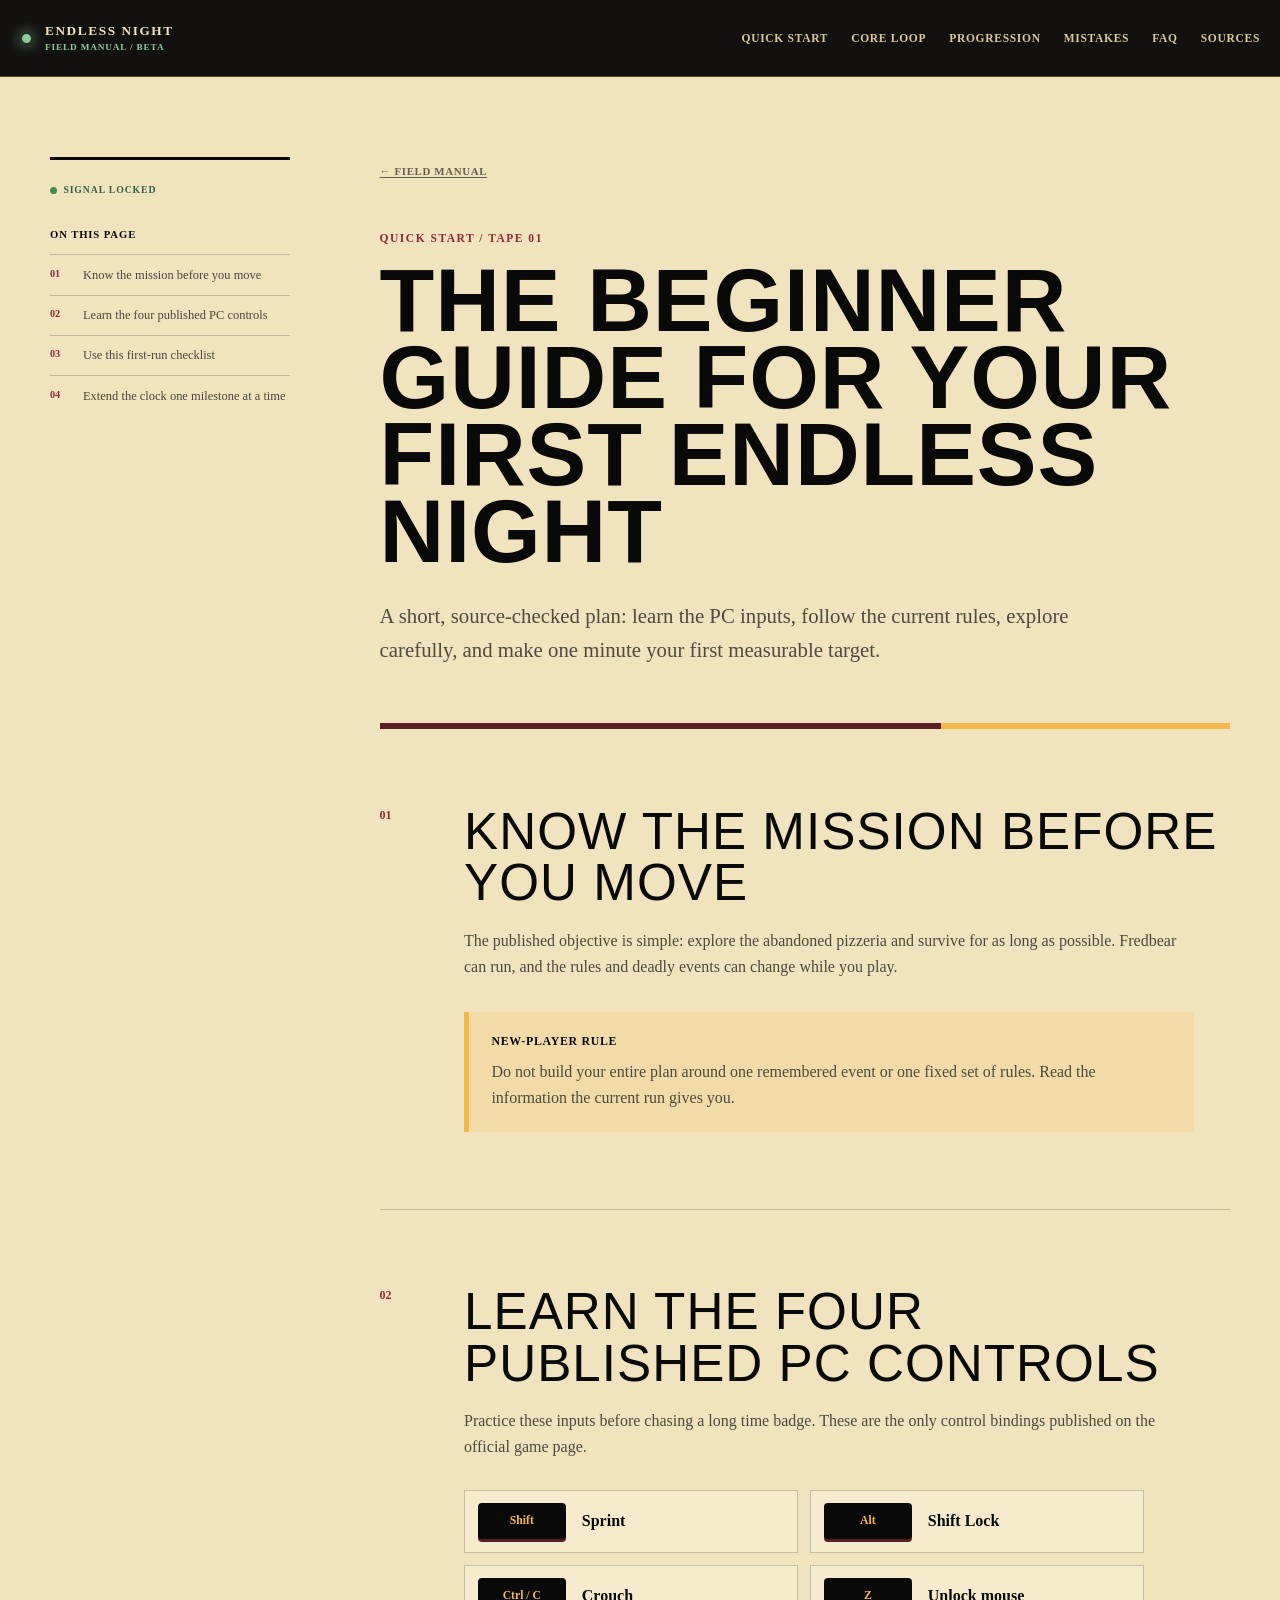
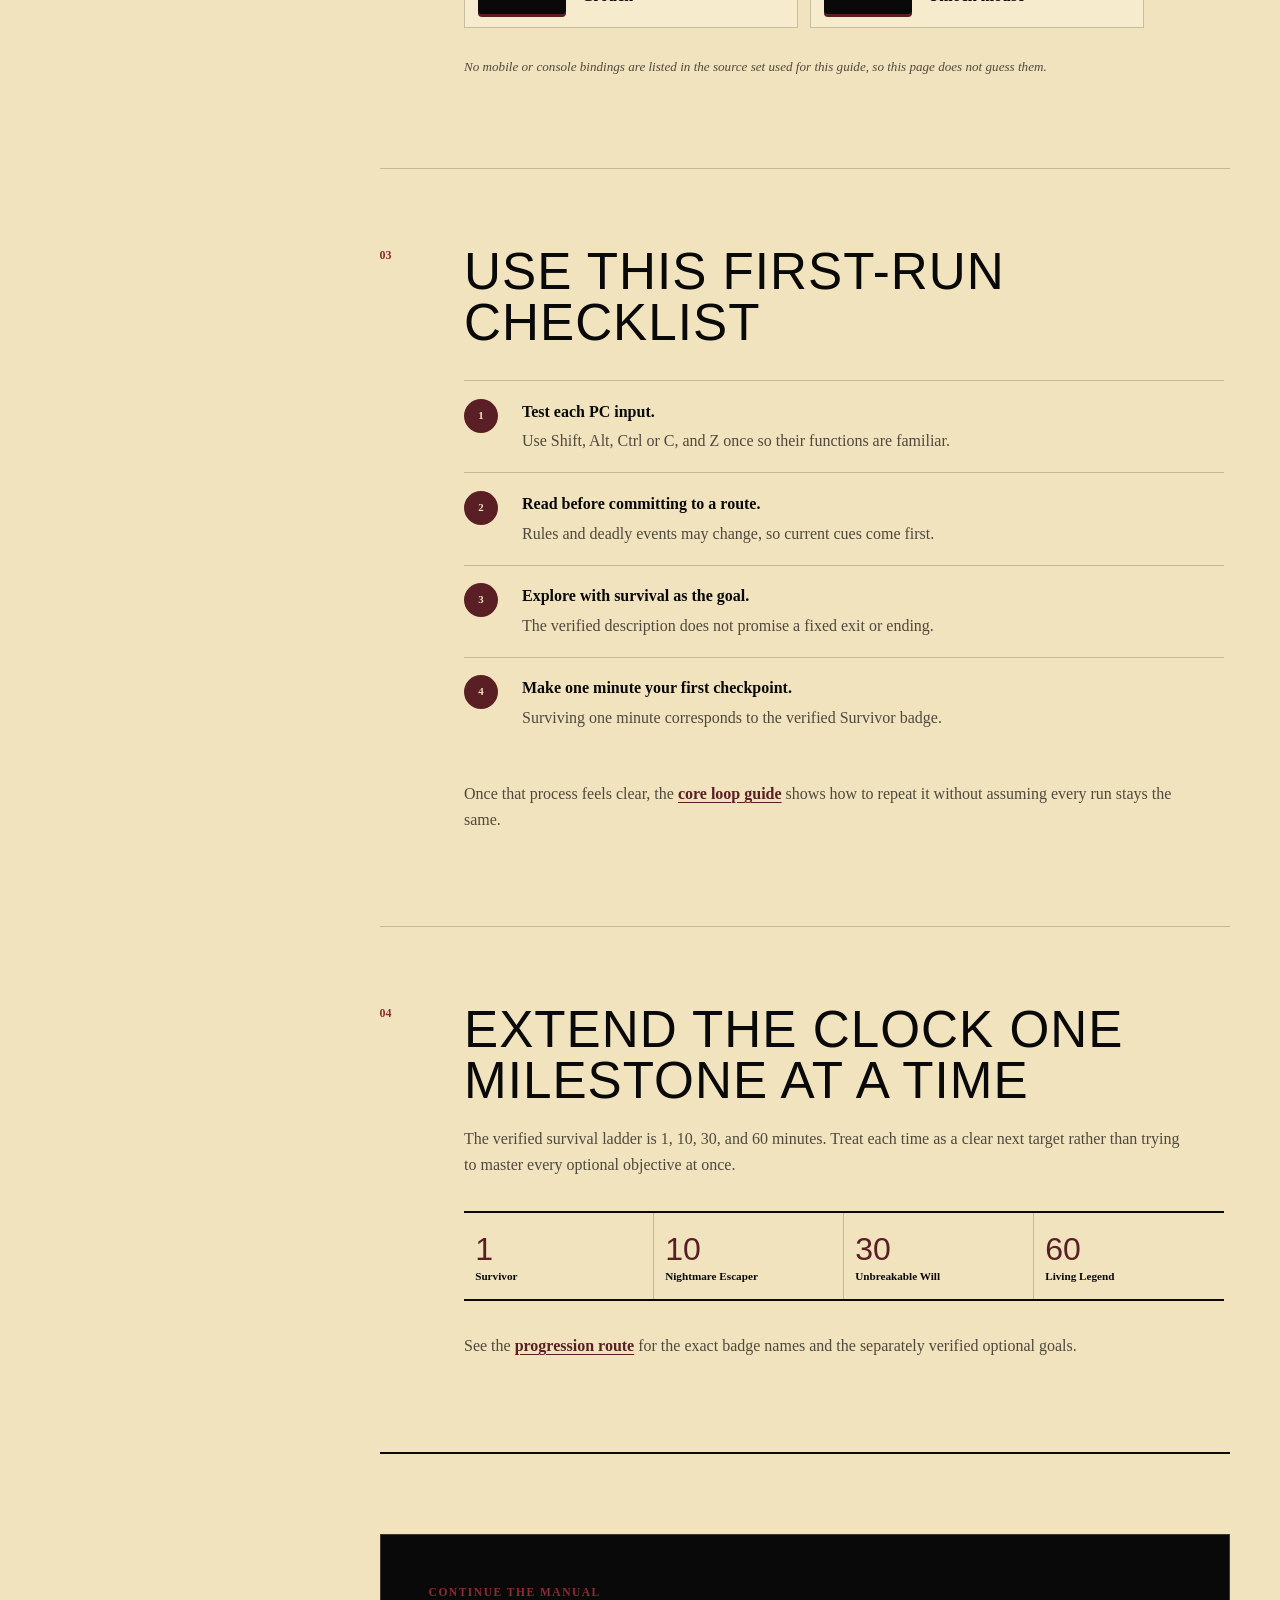
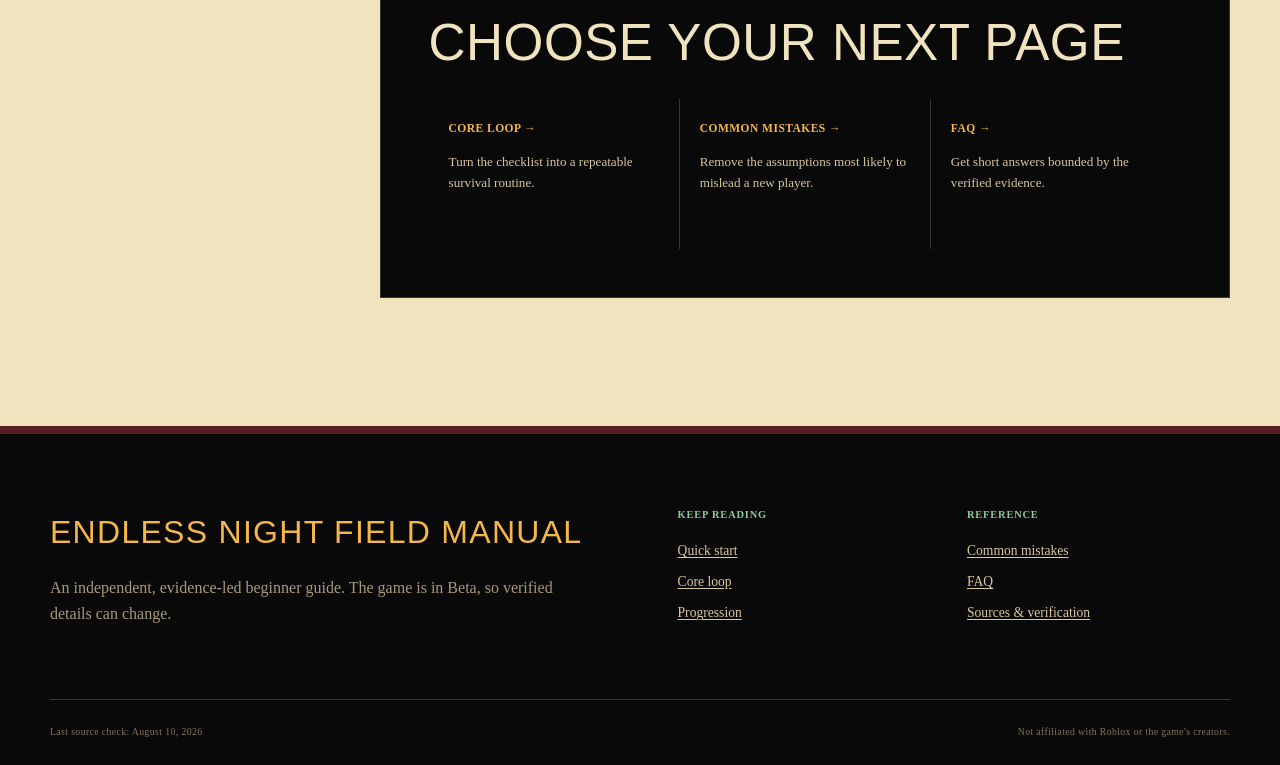
==== beginner-guide/index.html @ 5c609689 "deploy: publish The Endless Night with Fredbear guide" ====
<!DOCTYPE html><html lang="en"><head><meta charSet="utf-8"/><meta name="viewport" content="width=device-width, initial-scale=1"/><link rel="stylesheet" href="/_next/static/css/index.C1_CdNjM.css" data-rsc-css-href="/_next/static/css/index.C1_CdNjM.css" data-precedence="vite-rsc/importer-resources"/><title>Beginner Guide &amp; Quick Start | Endless Night Field Manual</title><meta name="description" content="Start The Endless Night with Fredbear with the verified PC controls, a first-run checklist, and a Beta-safe survival target."/><meta name="application-name" content="Endless Night Field Manual"/><meta name="author" content="Endless Night Field Manual"/><link rel="author" href="https://theendlessnightwithfredbear.wiki"/><meta name="creator" content="Endless Night Field Manual"/><meta name="publisher" content="Endless Night Field Manual"/><meta name="category" content="games"/><meta property="og:title" content="Beginner Guide &amp; Quick Start"/><meta property="og:description" content="Start The Endless Night with Fredbear with the verified PC controls, a first-run checklist, and a Beta-safe survival target."/><meta property="og:url" content="https://theendlessnightwithfredbear.wiki/beginner-guide"/><meta property="og:site_name" content="Endless Night Field Manual"/><meta property="og:type" content="website"/><meta property="og:image" content="https://theendlessnightwithfredbear.wiki/og.png"/><meta property="og:image:width" content="1200"/><meta property="og:image:height" content="630"/><meta property="og:image:alt" content="The Endless Night with Fredbear beginner field manual"/><meta name="twitter:card" content="summary_large_image"/><meta name="twitter:title" content="Beginner Guide &amp; Quick Start"/><meta name="twitter:description" content="Start The Endless Night with Fredbear with the verified PC controls, a first-run checklist, and a Beta-safe survival target."/><meta name="twitter:image" content="https://theendlessnightwithfredbear.wiki/og.png"/><link rel="canonical" href="https://theendlessnightwithfredbear.wiki/beginner-guide"/><meta name="theme-color" content="#090909"/><meta name="color-scheme" content="dark"/>
<link rel="preload" href="/_next/static/_vinext_fonts/geist-8ac0455e797f/geist-98bbbccb.woff2" as="font" type="font/woff2" crossorigin />
<link rel="preload" href="/_next/static/_vinext_fonts/geist-mono-00e989178794/geist-mono-013b2f2f.woff2" as="font" type="font/woff2" crossorigin />
<style data-vinext-fonts>/* cyrillic-ext */
@font-face {
  font-family: 'Geist';
  font-style: normal;
  font-weight: 100 900;
  font-display: swap;
  src: url(/_next/static/_vinext_fonts/geist-8ac0455e797f/geist-ff2310f5.woff2) format('woff2');
  unicode-range: U+0460-052F, U+1C80-1C8A, U+20B4, U+2DE0-2DFF, U+A640-A69F, U+FE2E-FE2F;
}
/* cyrillic */
@font-face {
  font-family: 'Geist';
  font-style: normal;
  font-weight: 100 900;
  font-display: swap;
  src: url(/_next/static/_vinext_fonts/geist-8ac0455e797f/geist-875ccdd4.woff2) format('woff2');
  unicode-range: U+0301, U+0400-045F, U+0490-0491, U+04B0-04B1, U+2116;
}
/* vietnamese */
@font-face {
  font-family: 'Geist';
  font-style: normal;
  font-weight: 100 900;
  font-display: swap;
  src: url(/_next/static/_vinext_fonts/geist-8ac0455e797f/geist-52306abf.woff2) format('woff2');
  unicode-range: U+0102-0103, U+0110-0111, U+0128-0129, U+0168-0169, U+01A0-01A1, U+01AF-01B0, U+0300-0301, U+0303-0304, U+0308-0309, U+0323, U+0329, U+1EA0-1EF9, U+20AB;
}
/* latin-ext */
@font-face {
  font-family: 'Geist';
  font-style: normal;
  font-weight: 100 900;
  font-display: swap;
  src: url(/_next/static/_vinext_fonts/geist-8ac0455e797f/geist-001175b1.woff2) format('woff2');
  unicode-range: U+0100-02BA, U+02BD-02C5, U+02C7-02CC, U+02CE-02D7, U+02DD-02FF, U+0304, U+0308, U+0329, U+1D00-1DBF, U+1E00-1E9F, U+1EF2-1EFF, U+2020, U+20A0-20AB, U+20AD-20C0, U+2113, U+2C60-2C7F, U+A720-A7FF;
}
/* latin */
@font-face {
  font-family: 'Geist';
  font-style: normal;
  font-weight: 100 900;
  font-display: swap;
  src: url(/_next/static/_vinext_fonts/geist-8ac0455e797f/geist-98bbbccb.woff2) format('woff2');
  unicode-range: U+0000-00FF, U+0131, U+0152-0153, U+02BB-02BC, U+02C6, U+02DA, U+02DC, U+0304, U+0308, U+0329, U+2000-206F, U+20AC, U+2122, U+2191, U+2193, U+2212, U+2215, U+FEFF, U+FFFD;
}

@font-face {
  font-family: 'Geist Fallback';
  src: local("Arial");
  ascent-override: 95.94%;
  descent-override: 28.16%;
  line-gap-override: 0.00%;
  size-adjust: 104.76%;
}

.__font_geist_19ysh9d { font-family: 'Geist', 'Geist Fallback'; font-style: normal; }

.__variable_geist_19ysh9d { --font-geist-sans: 'Geist', 'Geist Fallback'; }

/* cyrillic-ext */
@font-face {
  font-family: 'Geist Mono';
  font-style: normal;
  font-weight: 100 900;
  font-display: swap;
  src: url(/_next/static/_vinext_fonts/geist-mono-00e989178794/geist-mono-f6b33328.woff2) format('woff2');
  unicode-range: U+0460-052F, U+1C80-1C8A, U+20B4, U+2DE0-2DFF, U+A640-A69F, U+FE2E-FE2F;
}
/* cyrillic */
@font-face {
  font-family: 'Geist Mono';
  font-style: normal;
  font-weight: 100 900;
  font-display: swap;
  src: url(/_next/static/_vinext_fonts/geist-mono-00e989178794/geist-mono-44e03052.woff2) format('woff2');
  unicode-range: U+0301, U+0400-045F, U+0490-0491, U+04B0-04B1, U+2116;
}
/* symbols2 */
@font-face {
  font-family: 'Geist Mono';
  font-style: normal;
  font-weight: 100 900;
  font-display: swap;
  src: url(/_next/static/_vinext_fonts/geist-mono-00e989178794/geist-mono-0638449e.woff2) format('woff2');
  unicode-range: U+2000-2001, U+2004-2008, U+200A, U+23B8-23BD, U+2500-259F;
}
/* vietnamese */
@font-face {
  font-family: 'Geist Mono';
  font-style: normal;
  font-weight: 100 900;
  font-display: swap;
  src: url(/_next/static/_vinext_fonts/geist-mono-00e989178794/geist-mono-971fb274.woff2) format('woff2');
  unicode-range: U+0102-0103, U+0110-0111, U+0128-0129, U+0168-0169, U+01A0-01A1, U+01AF-01B0, U+0300-0301, U+0303-0304, U+0308-0309, U+0323, U+0329, U+1EA0-1EF9, U+20AB;
}
/* latin-ext */
@font-face {
  font-family: 'Geist Mono';
  font-style: normal;
  font-weight: 100 900;
  font-display: swap;
  src: url(/_next/static/_vinext_fonts/geist-mono-00e989178794/geist-mono-44745446.woff2) format('woff2');
  unicode-range: U+0100-02BA, U+02BD-02C5, U+02C7-02CC, U+02CE-02D7, U+02DD-02FF, U+0304, U+0308, U+0329, U+1D00-1DBF, U+1E00-1E9F, U+1EF2-1EFF, U+2020, U+20A0-20AB, U+20AD-20C0, U+2113, U+2C60-2C7F, U+A720-A7FF;
}
/* latin */
@font-face {
  font-family: 'Geist Mono';
  font-style: normal;
  font-weight: 100 900;
  font-display: swap;
  src: url(/_next/static/_vinext_fonts/geist-mono-00e989178794/geist-mono-013b2f2f.woff2) format('woff2');
  unicode-range: U+0000-00FF, U+0131, U+0152-0153, U+02BB-02BC, U+02C6, U+02DA, U+02DC, U+0304, U+0308, U+0329, U+2000-206F, U+20AC, U+2122, U+2191, U+2193, U+2212, U+2215, U+FEFF, U+FFFD;
}

@font-face {
  font-family: 'Geist Mono Fallback';
  src: local("Arial");
  ascent-override: 74.67%;
  descent-override: 21.92%;
  line-gap-override: 0.00%;
  size-adjust: 134.59%;
}

.__font_geist_mono_1001rt9 { font-family: 'Geist Mono', 'Geist Mono Fallback'; font-style: normal; }

.__variable_geist_mono_1001rt9 { --font-geist-mono: 'Geist Mono', 'Geist Mono Fallback'; }
</style>
</head><body class="__variable_geist_19ysh9d __variable_geist_mono_1001rt9"><a class="skip-link" href="#main-content">Skip to guide</a><header class="site-header"><div class="header-inner"><a href="/" class="wordmark" aria-label="Endless Night Field Manual home"><span class="wordmark-light" aria-hidden="true"></span><span>ENDLESS NIGHT<small>FIELD MANUAL / BETA</small></span></a><nav class="desktop-nav" aria-label="Main navigation"><a href="/beginner-guide">Quick Start</a><a href="/core-loop">Core Loop</a><a href="/progression">Progression</a><a href="/common-mistakes">Mistakes</a><a href="/faq">FAQ</a><a href="/sources">Sources</a></nav><details class="mobile-menu"><summary>Manual</summary><nav aria-label="Mobile navigation"><a href="/">Home</a><a href="/beginner-guide">Quick Start</a><a href="/core-loop">Core Loop</a><a href="/progression">Progression</a><a href="/common-mistakes">Mistakes</a><a href="/faq">FAQ</a><a href="/sources">Sources</a></nav></details></div></header><main id="main-content"><div class="guide-layout page-shell"><aside class="guide-rail" aria-label="On this page"><span class="rail-signal">SIGNAL LOCKED</span><p>On this page</p><nav><a href="#mission"><span>01</span>Know the mission before you move</a><a href="#controls"><span>02</span>Learn the four published PC controls</a><a href="#first-run"><span>03</span>Use this first-run checklist</a><a href="#next-target"><span>04</span>Extend the clock one milestone at a time</a></nav></aside><article class="guide-article"><header class="guide-hero"><a href="/" class="breadcrumb">← Field manual</a><span class="eyebrow">Quick start / Tape 01</span><h1>The beginner guide for your first endless night</h1><p>A short, source-checked plan: learn the PC inputs, follow the current rules, explore carefully, and make one minute your first measurable target.</p></header><div class="guide-sections"><section id="mission" class="manual-section"><div class="section-number">01</div><div><h2>Know the mission before you move</h2><p>The published objective is simple: explore the abandoned pizzeria and survive for as long as possible. Fredbear can run, and the rules and deadly events can change while you play.</p><div class="callout warning-callout"><strong>New-player rule</strong><p>Do not build your entire plan around one remembered event or one fixed set of rules. Read the information the current run gives you.</p></div></div></section><section id="controls" class="manual-section"><div class="section-number">02</div><div><h2>Learn the four published PC controls</h2><p>Practice these inputs before chasing a long time badge. These are the only control bindings published on the official game page.</p><dl class="control-list"><div><dt>Shift</dt><dd>Sprint</dd></div><div><dt>Alt</dt><dd>Shift Lock</dd></div><div><dt>Ctrl / C</dt><dd>Crouch</dd></div><div><dt>Z</dt><dd>Unlock mouse</dd></div></dl><p class="fine-print">No mobile or console bindings are listed in the source set used for this guide, so this page does not guess them.</p></div></section><section id="first-run" class="manual-section"><div class="section-number">03</div><div><h2>Use this first-run checklist</h2><ol class="checklist"><li><span>1</span><div><strong>Test each PC input.</strong><p>Use Shift, Alt, Ctrl or C, and Z once so their functions are familiar.</p></div></li><li><span>2</span><div><strong>Read before committing to a route.</strong><p>Rules and deadly events may change, so current cues come first.</p></div></li><li><span>3</span><div><strong>Explore with survival as the goal.</strong><p>The verified description does not promise a fixed exit or ending.</p></div></li><li><span>4</span><div><strong>Make one minute your first checkpoint.</strong><p>Surviving one minute corresponds to the verified Survivor badge.</p></div></li></ol><p>Once that process feels clear, the<!-- --> <a href="/core-loop" class="inline-link">core loop guide</a> <!-- -->shows how to repeat it without assuming every run stays the same.</p></div></section><section id="next-target" class="manual-section"><div class="section-number">04</div><div><h2>Extend the clock one milestone at a time</h2><p>The verified survival ladder is 1, 10, 30, and 60 minutes. Treat each time as a clear next target rather than trying to master every optional objective at once.</p><div class="milestone-line" aria-label="Verified survival milestones"><span><strong>1</strong> Survivor</span><span><strong>10</strong> Nightmare Escaper</span><span><strong>30</strong> Unbreakable Will</span><span><strong>60</strong> Living Legend</span></div><p>See the<!-- --> <a href="/progression" class="inline-link">progression route</a> <!-- -->for the exact badge names and the separately verified optional goals.</p></div></section></div><section class="next-reading" aria-labelledby="next-reading-title"><span class="eyebrow">Continue the manual</span><h2 id="next-reading-title">Choose your next page</h2><div class="next-grid"><a href="/core-loop"><strong>Core Loop<!-- --> →</strong><span>Turn the checklist into a repeatable survival routine.</span></a><a href="/common-mistakes"><strong>Common Mistakes<!-- --> →</strong><span>Remove the assumptions most likely to mislead a new player.</span></a><a href="/faq"><strong>FAQ<!-- --> →</strong><span>Get short answers bounded by the verified evidence.</span></a></div></section></article></div></main><footer class="site-footer"><div class="footer-grid"><div><p class="footer-title">ENDLESS NIGHT FIELD MANUAL</p><p>An independent, evidence-led beginner guide. The game is in Beta, so verified details can change.</p></div><nav aria-label="Footer guide links"><p class="footer-label">Keep reading</p><a href="/beginner-guide">Quick start</a><a href="/core-loop">Core loop</a><a href="/progression">Progression</a></nav><nav aria-label="Footer reference links"><p class="footer-label">Reference</p><a href="/common-mistakes">Common mistakes</a><a href="/faq">FAQ</a><a href="/sources">Sources &amp; verification</a></nav></div><div class="footer-bottom"><span>Last source check: August 10, 2026</span><span>Not affiliated with Roblox or the game&#x27;s creators.</span></div></footer><script type="application/ld+json">[{"@context":"https://schema.org","@type":"WebSite","name":"Endless Night Field Manual","url":"https://theendlessnightwithfredbear.wiki","description":"A verified beginner guide to The Endless Night with Fredbear: learn the PC controls, survival loop, badge milestones, common mistakes, and Beta-safe next steps.","inLanguage":"en"},{"@context":"https://schema.org","@type":"VideoGame","name":"The Endless Night with Fredbear","url":"https://theendlessnightwithfredbear.wiki","sameAs":"https://www.roblox.com/games/107421525627908/The-Endless-Night-with-Fredbear","gamePlatform":"Roblox","description":"Explore an abandoned pizzeria and survive as long as possible while rules and deadly events can change."}]</script></body></html>
---- _next/static/css/index.C1_CdNjM.css ----
:root{--ink:#090909;--ink-soft:#151313;--cream:#f1e3be;--cream-deep:#d8c79f;--paper:#fff9e9;--maroon:#5a1f25;--maroon-bright:#8b2d32;--amber:#f4b74a;--green:#90c99b;--red:#e04c43;--line-dark:#09090933;--line-light:#f1e3be38;--font-body:var(--font-geist-sans), Arial, sans-serif;--font-mono:var(--font-geist-mono), "Courier New", monospace;--font-display:Impact, Haettenschweiler, "Arial Narrow Bold", sans-serif}*{box-sizing:border-box}html{scroll-behavior:smooth;scroll-padding-top:7rem}body{background:var(--cream);color:var(--ink);font-family:var(--font-body);-webkit-font-smoothing:antialiased;margin:0;font-size:16px;line-height:1.65}a{color:inherit;text-underline-offset:.18em;text-decoration-thickness:.08em}button,summary,a{-webkit-tap-highlight-color:transparent}:focus-visible{outline:3px solid var(--amber);outline-offset:4px}.skip-link{z-index:100;background:var(--amber);color:var(--ink);font-family:var(--font-mono);padding:.65rem 1rem;font-weight:800;position:fixed;top:.75rem;left:.75rem;transform:translateY(-160%)}.skip-link:focus{transform:translateY(0)}.page-shell{width:min(1180px,100% - 40px);margin-inline:auto}.site-header{z-index:50;color:var(--cream);-webkit-backdrop-filter:blur(14px);backdrop-filter:blur(14px);background:#090909f5;border-bottom:1px solid #f4b74a52;position:sticky;top:0}.header-inner{justify-content:space-between;align-items:center;gap:2rem;width:min(1320px,100% - 40px);min-height:76px;margin-inline:auto;display:flex}.wordmark{color:var(--cream);font-family:var(--font-mono);letter-spacing:.12em;align-items:center;gap:.75rem;font-size:.83rem;font-weight:900;line-height:1.05;text-decoration:none;display:inline-flex}.wordmark small{color:var(--green);letter-spacing:.09em;margin-top:.32rem;font-size:.58rem;font-weight:600;display:block}.wordmark-light{background:var(--green);border:2px solid #243128;border-radius:50%;width:13px;height:13px;box-shadow:0 0 14px #90c99bb8}.desktop-nav{font-family:var(--font-mono);letter-spacing:.06em;text-transform:uppercase;align-items:center;gap:clamp(.75rem,1.8vw,1.7rem);font-size:.72rem;font-weight:700;display:flex}.desktop-nav a{color:var(--cream-deep);text-decoration:none;position:relative}.desktop-nav a:after{content:"";background:var(--amber);transform-origin:100%;height:2px;transition:transform .16s;position:absolute;bottom:-.45rem;left:0;right:0;transform:scaleX(0)}.desktop-nav a:hover{color:var(--paper)}.desktop-nav a:hover:after{transform-origin:0;transform:scaleX(1)}.mobile-menu{font-family:var(--font-mono);display:none;position:relative}.mobile-menu summary{border:1px solid var(--line-light);color:var(--cream);cursor:pointer;letter-spacing:.08em;text-transform:uppercase;padding:.5rem .7rem;font-size:.72rem;font-weight:800;list-style:none}.mobile-menu summary::-webkit-details-marker{display:none}.mobile-menu nav{border:1px solid var(--amber);background:var(--ink);width:220px;box-shadow:8px 8px 0 var(--maroon);position:absolute;top:calc(100% + .75rem);right:0}.mobile-menu nav a{border-bottom:1px solid var(--line-light);color:var(--cream);padding:.72rem .9rem;font-size:.78rem;text-decoration:none;display:block}.home-hero{border-bottom:8px solid var(--maroon);min-height:720px;color:var(--cream);background:radial-gradient(circle at 72% 26%,#5a1f25bd,#0000 26%),linear-gradient(115deg,#080808 0 56%,#191112 100%);place-items:center;display:grid;position:relative;overflow:hidden}.home-hero:after{content:"";opacity:.32;background:linear-gradient(45deg, var(--cream) 25%, transparent 25% 75%, var(--cream) 75%) 0 0 / 20px 20px, linear-gradient(45deg, var(--cream) 25%, transparent 25% 75%, var(--cream) 75%) 10px 10px / 20px 20px;height:20px;position:absolute;inset:auto 0 0}.hero-noise{pointer-events:none;opacity:.16;background:repeating-linear-gradient(#0000 0 3px,#ffffff1c 4px,#0000 5px);position:absolute;inset:0}.hero-grid{z-index:1;grid-template-columns:minmax(0,1.08fr) minmax(390px,.72fr);align-items:center;gap:clamp(2.5rem,6vw,6.5rem);padding-block:6rem 7rem;display:grid;position:relative}.eyebrow{color:var(--maroon-bright);font-family:var(--font-mono);letter-spacing:.13em;text-transform:uppercase;margin-bottom:1rem;font-size:.72rem;font-weight:900;display:block}.home-hero .eyebrow,.milestone-section .eyebrow,.final-cta .eyebrow,.site-footer .eyebrow{color:var(--amber)}.hero-copy h1,.guide-hero h1{font-family:var(--font-display);letter-spacing:.01em;text-transform:uppercase;margin:0;font-size:clamp(4rem,8.5vw,7.9rem);font-weight:900;line-height:.86}.hero-copy h1 strong{color:var(--amber);font-weight:inherit;text-shadow:5px 5px 0 var(--maroon);display:block}.hero-lead{max-width:720px;color:var(--cream-deep);margin:2rem 0 0;font-size:clamp(1rem,1.5vw,1.24rem);line-height:1.65}.hero-lead em{color:var(--paper);font-style:normal;font-weight:750}.hero-actions{flex-wrap:wrap;gap:.85rem;margin-top:2.1rem;display:flex}.button{min-height:52px;font-family:var(--font-mono);letter-spacing:.06em;text-transform:uppercase;border:2px solid #0000;justify-content:center;align-items:center;padding:.8rem 1.3rem;font-size:.76rem;font-weight:900;text-decoration:none;transition:transform .15s,box-shadow .15s,background .15s;display:inline-flex}.button:hover{transform:translate(-2px,-2px)}.button-primary{border-color:var(--amber);background:var(--amber);color:var(--ink);box-shadow:6px 6px 0 var(--maroon)}.button-primary:hover{box-shadow:8px 8px 0 var(--maroon)}.button-secondary{color:var(--cream);border-color:#f1e3be99}.button-secondary:hover{background:#f1e3be14}.evidence-note{color:#9a8f75;font-family:var(--font-mono);letter-spacing:.04em;margin:1.3rem 0 0;font-size:.67rem}.quick-card{background:linear-gradient(#90c99b09,#90c99b09),#0c100d;border:1px solid #90c99b94;padding:clamp(1.3rem,3vw,2rem);position:relative;box-shadow:14px 14px #5a1f25cc,inset 0 0 42px #90c99b0e}.quick-card:before,.quick-card:after{content:"";border:1px solid #90c99b66;border-radius:50%;width:10px;height:10px;position:absolute}.quick-card:before{top:9px;left:9px}.quick-card:after{bottom:9px;right:9px}.quick-card-top{color:var(--green);font-family:var(--font-mono);letter-spacing:.1em;border-bottom:1px solid #90c99b3b;justify-content:space-between;align-items:center;padding-bottom:.8rem;font-size:.63rem;font-weight:700;display:flex}.recording{color:#f07169;align-items:center;gap:.4rem;display:inline-flex}.recording i{background:var(--red);width:7px;height:7px;box-shadow:0 0 8px var(--red);border-radius:50%;animation:1.3s step-end infinite pulse}.quick-card h2{color:var(--paper);margin:1.25rem 0 1.1rem;font-size:clamp(1.35rem,2vw,1.8rem);line-height:1.15}.quick-steps{margin:0;padding:0;list-style:none}.quick-steps li{border-top:1px solid #90c99b26;grid-template-columns:34px 1fr;gap:.8rem;padding:.95rem 0;display:grid}.quick-steps li>span{color:var(--green);font-family:var(--font-mono);font-size:.7rem;font-weight:800}.quick-steps p{color:#b7c5b8;margin:0;font-size:.88rem;line-height:1.5}.quick-steps strong{color:var(--paper)}@keyframes pulse{50%{opacity:.3}}.control-strip{background:var(--maroon);color:var(--cream);border-bottom:1px solid #f1e3be3d}.controls-inner{grid-template-columns:.72fr 1.6fr;align-items:center;gap:3rem;padding-block:2.3rem;display:grid}.controls-inner .eyebrow{color:var(--amber);margin-bottom:.25rem}.controls-inner h2{font-family:var(--font-display);letter-spacing:.02em;text-transform:uppercase;margin:0;font-size:clamp(1.7rem,3vw,2.7rem);font-weight:400;line-height:1}.key-grid{grid-template-columns:repeat(4,1fr);gap:.65rem;margin:0;display:grid}.key-grid div{background:#09090938;border:1px solid #f1e3be52;padding:.85rem .85rem .75rem}.key-grid dt{color:var(--amber);font-family:var(--font-mono);font-size:.85rem;font-weight:900}.key-grid dd{color:var(--cream-deep);margin:.25rem 0 0;font-size:.74rem}.home-section{padding-block:clamp(5rem,9vw,8rem)}.section-heading{margin-bottom:3rem}.split-heading{grid-template-columns:1.1fr .75fr;align-items:end;gap:4rem;display:grid}.section-heading h2,.final-cta h2,.next-reading h2,.faq-links h2,.evidence-boundary h2,.beta-note h2{font-family:var(--font-display);letter-spacing:.01em;text-transform:uppercase;margin:0;font-size:clamp(2.7rem,5vw,5.1rem);font-weight:400;line-height:.96}.section-heading>p{color:#50493d;margin:0}.loop-grid{border-top:2px solid var(--ink);border-bottom:2px solid var(--ink);grid-template-columns:repeat(4,1fr);display:grid}.loop-grid article{border-right:1px solid var(--line-dark);min-height:260px;padding:1.5rem 1.3rem;position:relative}.loop-grid article:last-child{border-right:0}.loop-grid article>span{color:var(--maroon-bright);font-family:var(--font-mono);font-size:.7rem;font-weight:900;display:block}.loop-grid h3{font-family:var(--font-display);letter-spacing:.04em;margin:2.8rem 0 .6rem;font-size:2.2rem;font-weight:400;line-height:1}.loop-grid p{color:#5b5142;margin:0;font-size:.9rem}.text-link,.inline-link{color:var(--maroon);font-weight:800}.text-link{font-family:var(--font-mono);letter-spacing:.04em;text-transform:uppercase;margin-top:2rem;font-size:.76rem;display:inline-block}.milestone-section{border-block:8px solid var(--maroon);background:linear-gradient(#ffffff06 50%, transparent 50%) 0 0 / 100% 6px, var(--ink);color:var(--cream);padding-block:clamp(5rem,9vw,8rem);position:relative;overflow:hidden}.milestone-section .section-heading>p{color:var(--cream-deep)}.badge-grid{grid-template-columns:repeat(4,1fr);gap:1rem;display:grid}.badge-grid article{border:1px solid var(--line-light);background:#f1e3be06;padding:1.4rem}.clock-face{border:2px solid var(--amber);width:104px;height:104px;box-shadow:inset 0 0 0 6px var(--ink), inset 0 0 0 7px #f4b74a4d;text-align:center;background:linear-gradient(90deg,#0000 49%,#f4b74a2e 50%,#0000 51%),linear-gradient(#0000 49%,#f4b74a2e 50%,#0000 51%);border-radius:50%;place-content:center;margin-bottom:2rem;display:grid}.clock-face span{font-family:var(--font-display);font-size:2.7rem;line-height:.8}.clock-face small{color:var(--amber);font-family:var(--font-mono);letter-spacing:.14em;margin-top:.35rem;font-size:.55rem;font-weight:900}.badge-grid h3{color:var(--paper);margin:0;font-size:1.08rem;line-height:1.2}.badge-grid p{color:#b3a689;margin:.75rem 0 0;font-size:.82rem}.light-link{color:var(--amber)}.manual-grid{grid-template-columns:repeat(3,1fr);gap:1rem;display:grid}.manual-card{border:1px solid var(--line-dark);min-height:270px;color:var(--ink);background:#fff9e952;flex-direction:column;padding:1.5rem;text-decoration:none;transition:transform .16s,box-shadow .16s,background .16s;display:flex}.manual-card:hover{background:var(--paper);box-shadow:8px 8px 0 var(--maroon);transform:translate(-3px,-3px)}.manual-card.featured{border-color:var(--maroon);background:var(--maroon);color:var(--cream)}.manual-card>span{color:var(--maroon-bright);font-family:var(--font-mono);letter-spacing:.1em;font-size:.64rem;font-weight:900}.manual-card.featured>span{color:var(--amber)}.manual-card h3{font-family:var(--font-display);letter-spacing:.03em;text-transform:uppercase;margin:2.5rem 0 .65rem;font-size:2.1rem;font-weight:400;line-height:1}.manual-card p{color:#655b4b;margin:0 0 1.2rem;font-size:.9rem}.manual-card.featured p{color:var(--cream-deep)}.manual-card strong{font-family:var(--font-mono);letter-spacing:.06em;text-transform:uppercase;margin-top:auto;font-size:.68rem}.final-cta{border:1px solid var(--line-light);background:repeating-linear-gradient(0deg, transparent 0 4px, #ffffff06 4px 5px), var(--ink);color:var(--cream);text-align:center;box-shadow:12px 12px 0 var(--maroon);margin-bottom:7rem;padding:clamp(2rem,5vw,4.3rem)}.final-cta h2{max-width:850px;margin-inline:auto}.final-cta p{max-width:690px;color:var(--cream-deep);margin:1.4rem auto 2rem}.guide-layout{grid-template-columns:240px minmax(0,1fr);gap:clamp(3rem,7vw,7rem);padding-block:5rem 8rem;display:grid}.guide-rail{border-top:3px solid var(--ink);align-self:start;padding-top:1rem;position:sticky;top:110px}.rail-signal{color:#32623e;font-family:var(--font-mono);letter-spacing:.09em;align-items:center;gap:.4rem;font-size:.61rem;font-weight:900;display:inline-flex}.rail-signal:before{content:"";background:#3f8c50;border-radius:50%;width:7px;height:7px}.guide-rail>p{font-family:var(--font-mono);letter-spacing:.08em;text-transform:uppercase;margin:1.5rem 0 .65rem;font-size:.67rem;font-weight:900}.guide-rail nav{display:grid}.guide-rail nav a{border-top:1px solid var(--line-dark);color:#4d463b;grid-template-columns:25px 1fr;gap:.5rem;padding:.72rem 0;font-size:.78rem;line-height:1.3;text-decoration:none;display:grid}.guide-rail nav a span{color:var(--maroon-bright);font-family:var(--font-mono);font-size:.64rem;font-weight:900}.guide-rail nav a:hover{color:var(--maroon)}.guide-hero{border-bottom:6px solid var(--maroon);padding:0 0 3.5rem;position:relative}.guide-hero:after{content:"";background:var(--amber);width:34%;height:6px;position:absolute;bottom:-6px;right:0}.breadcrumb{color:#675e4d;font-family:var(--font-mono);letter-spacing:.06em;text-transform:uppercase;margin-bottom:3rem;font-size:.68rem;font-weight:800;display:inline-block}.guide-hero .eyebrow{margin-bottom:.85rem}.guide-hero h1{max-width:850px;color:var(--ink);font-size:clamp(3.4rem,7vw,7rem)}.guide-hero>p{color:#514a3d;max-width:760px;margin:1.8rem 0 0;font-size:clamp(1.05rem,1.8vw,1.3rem);line-height:1.65}.guide-sections{border-bottom:2px solid var(--ink)}.manual-section{border-top:1px solid var(--line-dark);grid-template-columns:62px minmax(0,1fr);gap:1.4rem;padding-block:clamp(3.3rem,6vw,5.2rem);display:grid}.manual-section:first-child{border-top:0}.section-number{color:var(--maroon-bright);font-family:var(--font-mono);font-size:.75rem;font-weight:900}.manual-section h2{max-width:760px;font-family:var(--font-display);letter-spacing:.02em;text-transform:uppercase;margin:0 0 1.2rem;font-size:clamp(2.2rem,4vw,3.9rem);font-weight:400;line-height:1}.manual-section p{color:#4f493d;max-width:730px}.callout{border-left:5px solid var(--green);background:#90c99b29;max-width:730px;margin-top:2rem;padding:1.25rem 1.4rem}.callout strong{font-family:var(--font-mono);letter-spacing:.06em;text-transform:uppercase;font-size:.74rem;display:block}.callout p{margin:.45rem 0 0}.warning-callout{border-left-color:var(--amber);background:#f4b74a2e}.control-list{grid-template-columns:1fr 1fr;gap:.75rem;max-width:680px;margin:1.8rem 0;display:grid}.control-list div{border:1px solid var(--line-dark);background:#fff9e959;align-items:center;gap:1rem;padding:.8rem;display:flex}.control-list dt{border:2px solid var(--ink);background:var(--ink);min-width:88px;color:var(--amber);font-family:var(--font-mono);text-align:center;box-shadow:0 3px 0 var(--maroon);border-radius:4px;padding:.38rem .55rem;font-size:.73rem;font-weight:900}.control-list dd{margin:0;font-weight:750}.fine-print{font-size:.82rem;font-style:italic}.checklist,.route-list,.mistake-list{max-width:760px;margin:2rem 0;padding:0;list-style:none}.checklist li{border-top:1px solid var(--line-dark);grid-template-columns:42px 1fr;gap:1rem;padding:1.1rem 0;display:grid}.checklist li>span{background:var(--maroon);width:34px;height:34px;color:var(--cream);font-family:var(--font-mono);border-radius:50%;place-items:center;font-size:.68rem;font-weight:900;display:grid}.checklist p{margin:.2rem 0 0}.milestone-line{border-block:2px solid var(--ink);grid-template-columns:repeat(4,1fr);max-width:760px;margin:2rem 0;display:grid}.milestone-line span{border-right:1px solid var(--line-dark);padding:1rem .7rem;font-size:.7rem;font-weight:750;line-height:1.25;display:grid}.milestone-line span:last-child{border-right:0}.milestone-line strong{color:var(--maroon);font-family:var(--font-display);font-size:2rem;font-weight:400}.formula{border:2px solid var(--ink);background:var(--ink);max-width:760px;color:var(--amber);font-family:var(--font-mono);letter-spacing:.05em;justify-content:space-between;align-items:center;gap:.7rem;margin:2rem 0;padding:1.1rem;font-size:.75rem;font-weight:900;display:flex}.formula b{color:var(--cream)}.progress-table{border-block:2px solid var(--ink);max-width:780px;margin:2rem 0 1rem}.progress-row{border-top:1px solid var(--line-dark);grid-template-columns:110px 1fr 1.25fr;gap:1rem;padding:.85rem;font-size:.86rem;display:grid}.progress-head{background:var(--ink);color:var(--cream);font-family:var(--font-mono);letter-spacing:.06em;text-transform:uppercase;border:0;font-size:.65rem;font-weight:900}.progress-row strong{color:var(--maroon);font-family:var(--font-mono)}.objective-grid{grid-template-columns:1fr 1fr;gap:1rem;max-width:780px;margin:2rem 0;display:grid}.objective-grid article{border:1px solid var(--line-dark);background:#fff9e957;padding:1.35rem}.objective-grid article>span{color:var(--maroon-bright);font-family:var(--font-mono);letter-spacing:.08em;font-size:.62rem;font-weight:900}.objective-grid h3{margin:1.2rem 0 .4rem;font-size:1.25rem}.objective-grid p{margin:0;font-size:.87rem}.route-list{counter-reset:route}.route-list li{counter-increment:route;border-top:1px solid var(--line-dark);color:#4f493d;padding:1rem 0 1rem 3.6rem}.route-list li:before{content:"0" counter(route);float:left;color:var(--maroon-bright);font-family:var(--font-mono);margin-left:-3.6rem;font-size:.7rem;font-weight:900}.mistake-list li{border-top:1px solid var(--line-dark);grid-template-columns:48px 1fr;gap:1rem;padding:1.25rem 0;display:grid}.mistake-list li>span{color:var(--maroon-bright);font-family:var(--font-mono);font-size:.7rem;font-weight:900}.mistake-list h3{margin:0 0 .3rem;font-size:1.05rem}.mistake-list p{margin:0}.next-reading{border:1px solid var(--line-light);background:var(--ink);color:var(--cream);margin-top:5rem;padding:clamp(1.5rem,4vw,3rem)}.next-reading h2{font-size:clamp(2.3rem,4vw,4rem)}.next-grid{background:var(--line-light);grid-template-columns:repeat(3,1fr);gap:1px;margin-top:2rem;display:grid}.next-grid a{background:var(--ink);min-height:150px;color:var(--cream);flex-direction:column;gap:.8rem;padding:1.25rem;text-decoration:none;display:flex}.next-grid a:hover{background:#211416}.next-grid strong{color:var(--amber);font-family:var(--font-mono);letter-spacing:.04em;text-transform:uppercase;font-size:.72rem}.next-grid span{color:var(--cream-deep);font-size:.82rem}.faq-page,.sources-page{padding-block:5rem 8rem}.faq-hero{max-width:990px}.faq-list{border-top:2px solid var(--ink);max-width:990px;margin-top:4rem}.faq-list details{border-bottom:1px solid var(--line-dark)}.faq-list summary{cursor:pointer;font-family:var(--font-display);letter-spacing:.02em;text-transform:uppercase;grid-template-columns:55px 1fr;align-items:center;padding:1.35rem 0;font-size:clamp(1.35rem,2.6vw,2.3rem);line-height:1.05;list-style:none;display:grid}.faq-list summary::-webkit-details-marker{display:none}.faq-list summary:after{content:"+";color:var(--maroon);font-family:var(--font-mono);justify-self:end;font-size:1.5rem}.faq-list details[open] summary:after{content:"−"}.faq-list summary span{color:var(--maroon-bright);font-family:var(--font-mono);font-size:.66rem;font-weight:900}.faq-list details>p{color:#4f493d;max-width:790px;margin:0 0 1.7rem 55px}.faq-links{border:1px solid var(--line-light);background:var(--ink);max-width:990px;color:var(--cream);justify-content:space-between;align-items:end;gap:2rem;margin-top:5rem;padding:clamp(1.5rem,4vw,3rem);display:flex}.faq-links h2{max-width:570px;font-size:clamp(2.3rem,4vw,4rem)}.faq-links>div:last-child{flex-direction:column;gap:.8rem;display:flex}.source-card{border-bottom:1px solid var(--line-dark);grid-template-columns:150px minmax(0,1fr);gap:2rem;padding-block:3.5rem;display:grid}.source-index{color:var(--maroon-bright);font-family:var(--font-mono);letter-spacing:.07em;font-size:.7rem;font-weight:900}.source-card h2{font-family:var(--font-display);text-transform:uppercase;margin:0;font-size:clamp(2rem,4vw,3.5rem);font-weight:400;line-height:1}.source-card p{color:#4f493d;max-width:780px}.source-card a{color:var(--maroon);font-family:var(--font-mono);letter-spacing:.05em;text-transform:uppercase;overflow-wrap:anywhere;margin-top:.6rem;font-size:.73rem;font-weight:900;display:inline-block}.evidence-boundary{border:1px solid var(--line-light);background:var(--ink);color:var(--cream);margin-top:5rem;padding:clamp(1.5rem,5vw,4rem)}.boundary-grid{border-top:1px solid var(--line-light);grid-template-columns:1fr 1fr;gap:0;margin-top:2.4rem;display:grid}.boundary-grid p{border-bottom:1px solid var(--line-light);color:var(--cream-deep);margin:0;padding:1rem 1rem 1rem 2rem;font-size:.86rem}.boundary-grid p:before{content:"×";float:left;color:var(--red);font-family:var(--font-mono);margin-left:-1.45rem;font-weight:900}.beta-note{border-block:2px solid var(--ink);grid-template-columns:150px 1fr;gap:2rem;margin-top:5rem;padding-block:3rem;display:grid}.beta-mark{border:3px solid var(--maroon);width:112px;height:112px;color:var(--maroon);border-radius:50%;place-items:center;font-family:Georgia,serif;font-size:4rem;line-height:1;display:grid}.beta-note p{color:#4f493d;max-width:800px}.sources-return{align-items:center;gap:2rem;margin-top:4rem;display:flex}.sources-return .button{color:var(--ink)}.site-footer{border-top:8px solid var(--maroon);background:var(--ink);color:var(--cream);padding:4.5rem max(20px,50% - 590px) 1.5rem}.footer-grid{grid-template-columns:1.5fr .6fr .7fr;gap:4rem;padding-bottom:3.5rem;display:grid}.footer-grid>div>p:last-child{color:#a7997b;max-width:520px}.footer-title{color:var(--amber);font-family:var(--font-display);letter-spacing:.04em;margin:0;font-size:2rem}.footer-grid nav{flex-direction:column;align-items:start;gap:.55rem;display:flex}.footer-label{color:var(--green);font-family:var(--font-mono);letter-spacing:.08em;text-transform:uppercase;margin:0 0 .5rem;font-size:.65rem;font-weight:900}.footer-grid nav a{color:var(--cream-deep);font-size:.85rem}.footer-bottom{border-top:1px solid var(--line-light);color:#81755f;font-family:var(--font-mono);letter-spacing:.04em;justify-content:space-between;gap:1.5rem;padding-top:1.5rem;font-size:.61rem;display:flex}@media (max-width:960px){.desktop-nav{display:none}.mobile-menu{display:block}.hero-grid{grid-template-columns:1fr;gap:3.5rem}.home-hero{min-height:0}.quick-card{max-width:620px}.controls-inner,.split-heading{grid-template-columns:1fr;gap:1.5rem}.key-grid,.badge-grid,.loop-grid{grid-template-columns:1fr 1fr}.loop-grid article:nth-child(2){border-right:0}.loop-grid article:nth-child(-n+2){border-bottom:1px solid var(--line-dark)}.manual-grid{grid-template-columns:1fr 1fr}.guide-layout{grid-template-columns:1fr;gap:3rem}.guide-rail{position:static}.guide-rail nav{grid-template-columns:repeat(2,1fr);gap:0 1.5rem}.footer-grid{grid-template-columns:1fr 1fr}.footer-grid>div:first-child{grid-column:1/-1}}@media (max-width:640px){.page-shell,.header-inner{width:min(100% - 28px,1180px)}.header-inner{min-height:68px}.wordmark{font-size:.72rem}.hero-grid{padding-block:4.5rem 6rem}.hero-copy h1{font-size:clamp(3.7rem,20vw,5.2rem)}.hero-actions{display:grid}.button{width:100%}.quick-card{box-shadow:8px 8px #5a1f25cc}.key-grid,.badge-grid,.loop-grid,.manual-grid,.control-list,.objective-grid,.next-grid,.boundary-grid{grid-template-columns:1fr}.loop-grid article{border-right:0;border-bottom:1px solid var(--line-dark);min-height:0}.loop-grid article:last-child{border-bottom:0}.milestone-line{grid-template-columns:1fr 1fr}.milestone-line span:nth-child(2){border-right:0}.guide-layout,.faq-page,.sources-page{padding-block:3.5rem 5rem}.guide-rail nav{grid-template-columns:1fr}.guide-hero h1{font-size:clamp(3.2rem,17vw,5.2rem)}.manual-section{grid-template-columns:1fr;gap:.55rem}.formula{text-align:center;grid-template-columns:1fr;display:grid}.formula b{transform:rotate(90deg)}.progress-row{grid-template-columns:78px 1fr}.progress-row span:last-child{grid-column:1/-1}.progress-head span:last-child{display:none}.faq-list summary{grid-template-columns:38px 1fr}.faq-list summary:after{display:none}.faq-list details>p{margin-left:38px}.faq-links,.sources-return{display:grid}.source-card,.beta-note{grid-template-columns:1fr;gap:1rem}.footer-grid{grid-template-columns:1fr;gap:2.5rem}.footer-grid>div:first-child{grid-column:auto}.footer-bottom{flex-direction:column}}@media (prefers-reduced-motion:reduce){html{scroll-behavior:auto}*,:before,:after{transition-duration:.01ms!important;animation-duration:.01ms!important;animation-iteration-count:1!important}}
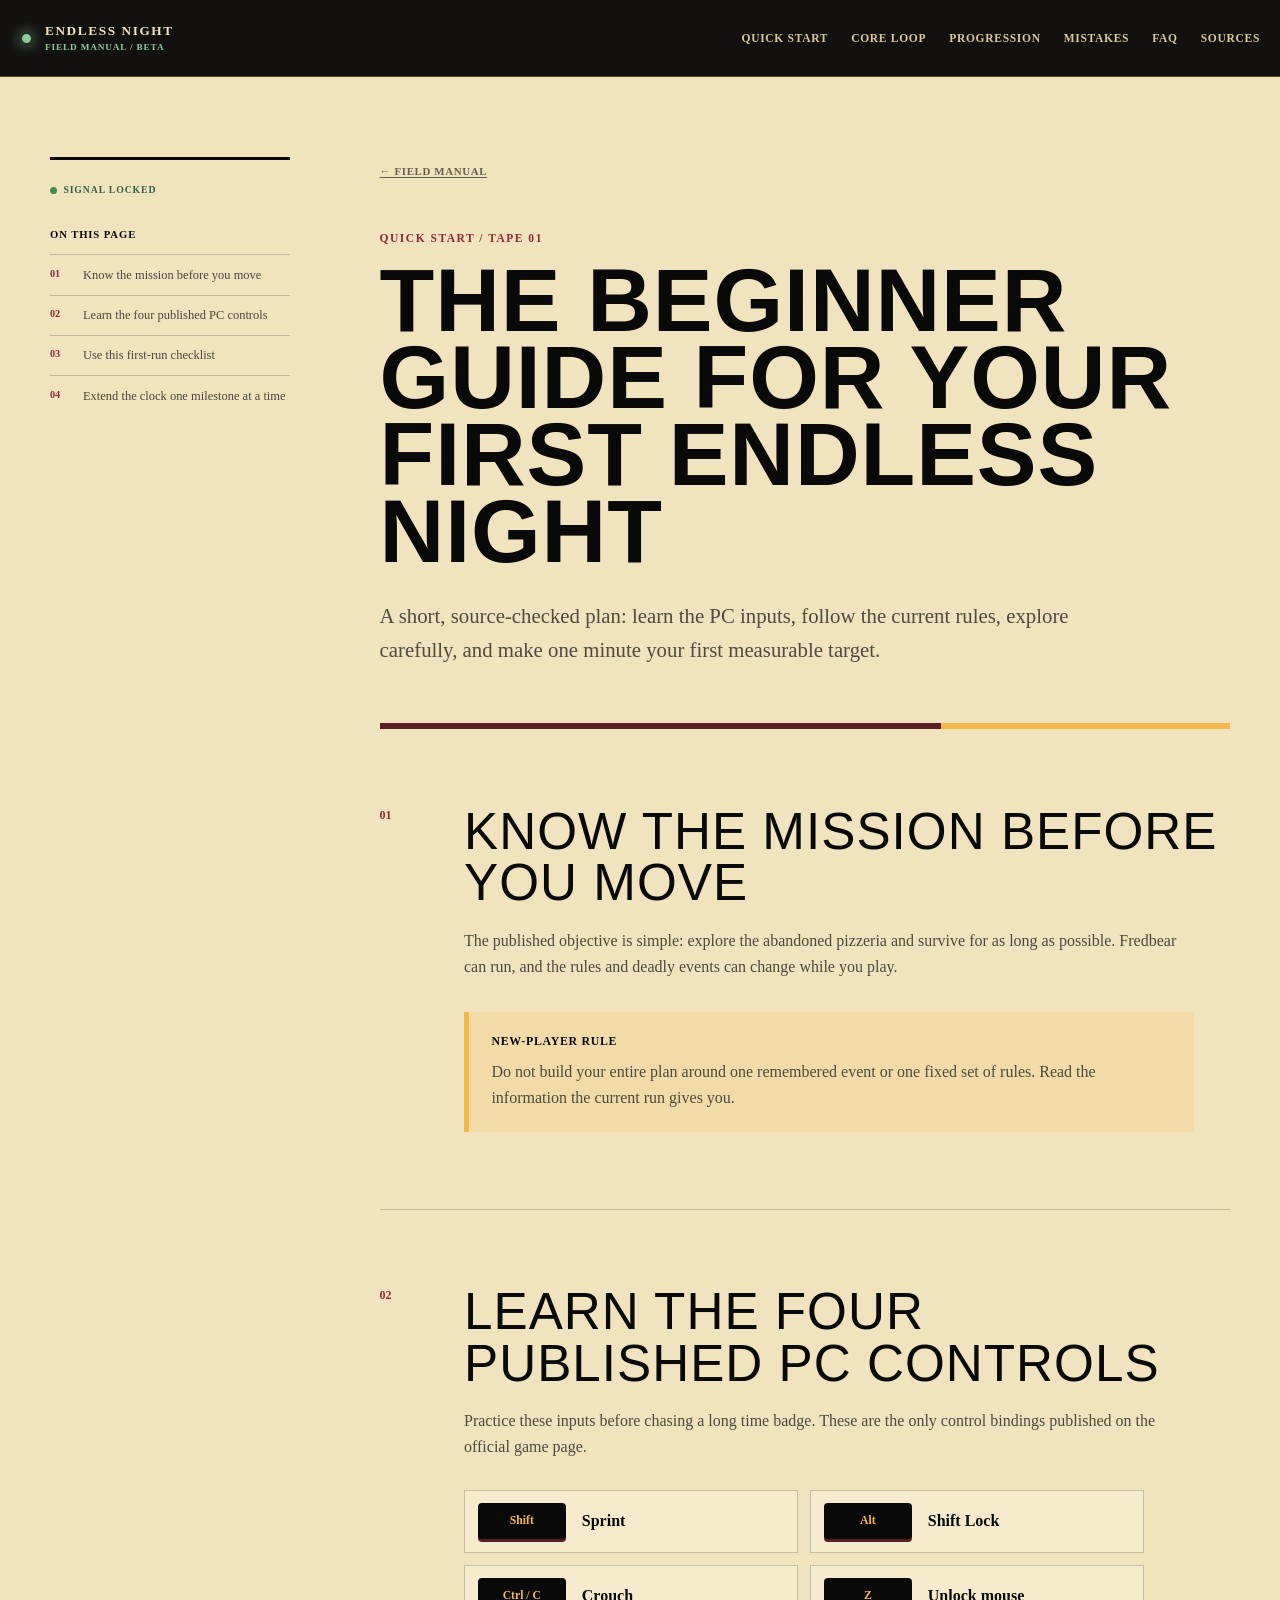
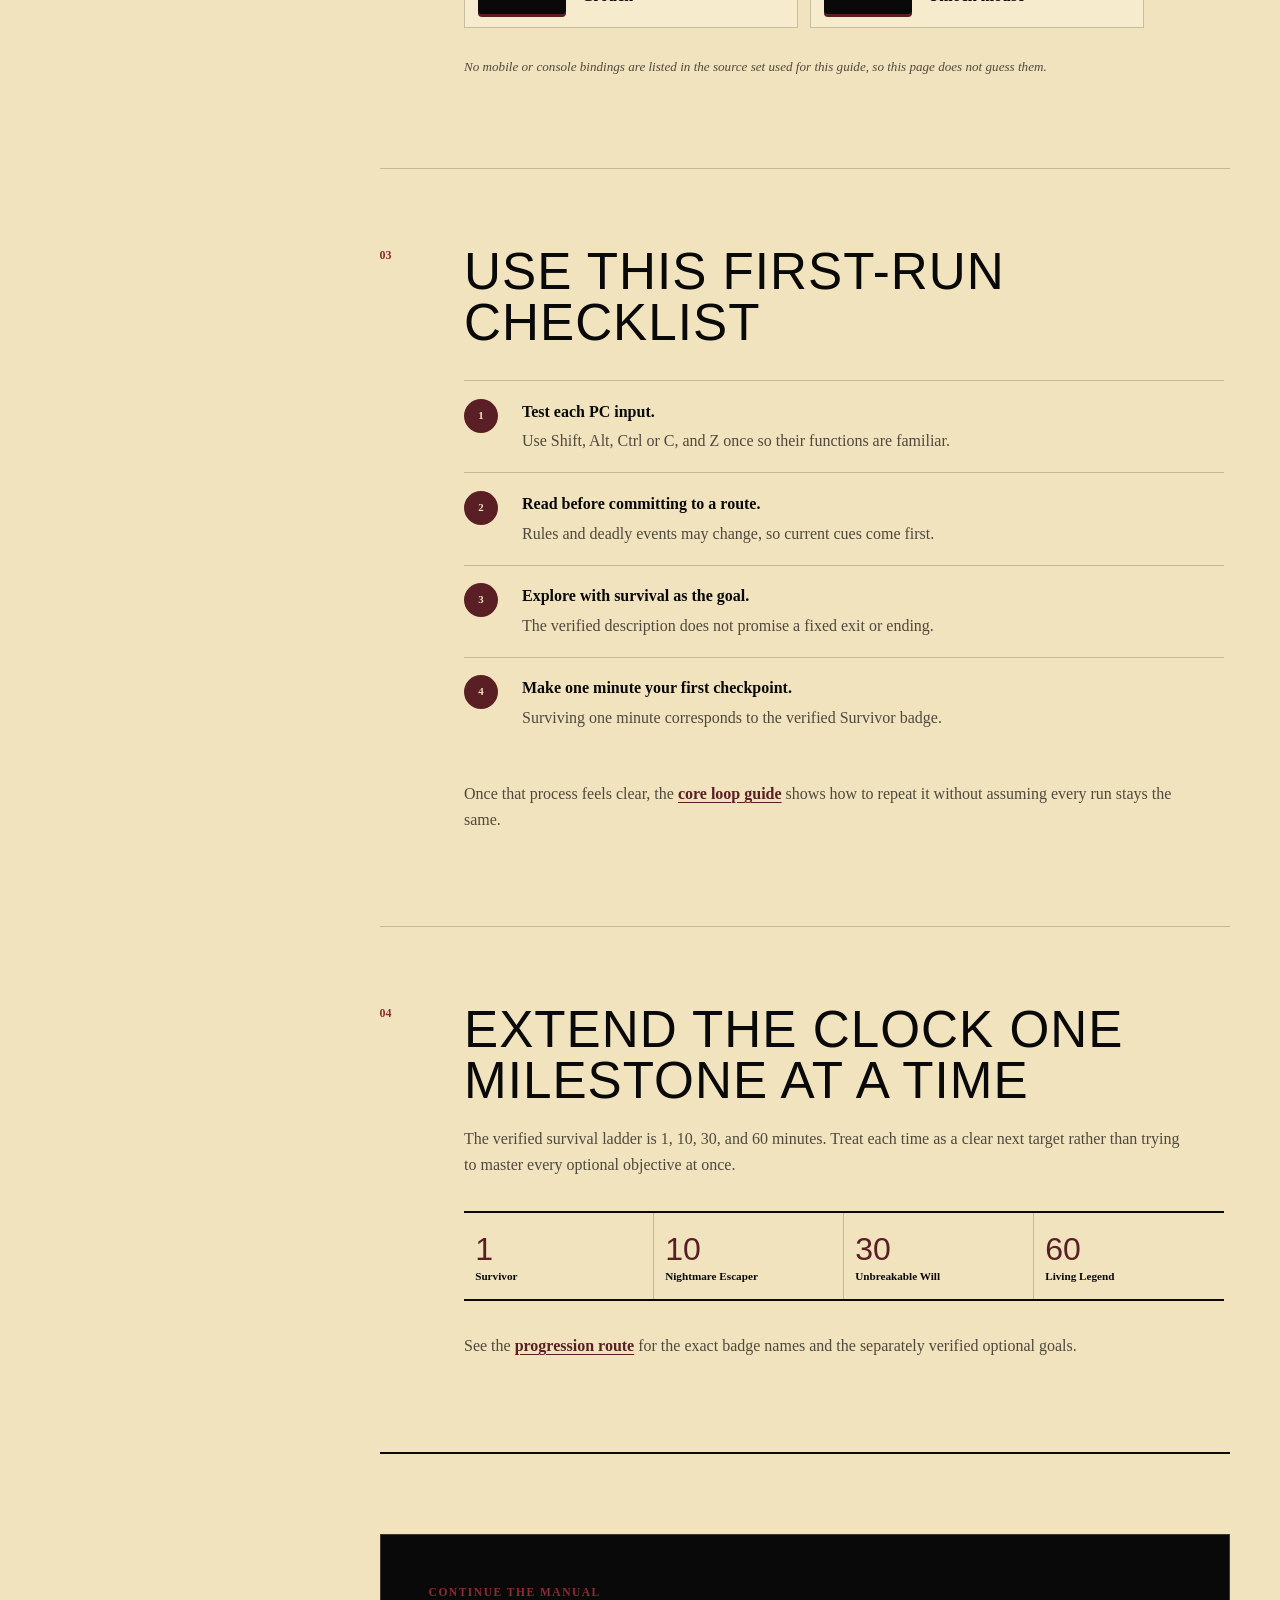
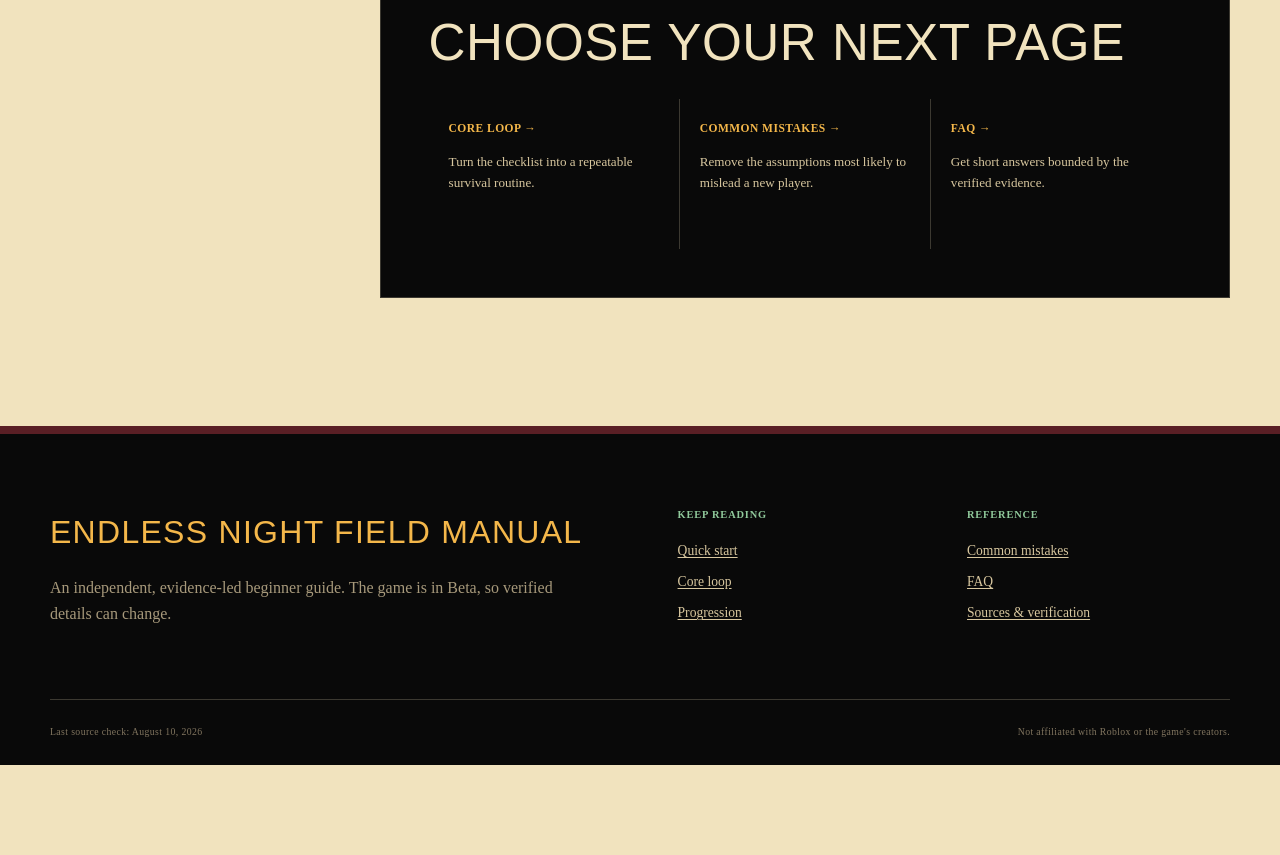
==== commit d9e90d88: "feat: add Adsterra placements" ====
--- a/beginner-guide/index.html
+++ b/beginner-guide/index.html
@@ -1,4 +1,4 @@
-<!DOCTYPE html><html lang="en"><head><meta charSet="utf-8"/><meta name="viewport" content="width=device-width, initial-scale=1"/><link rel="stylesheet" href="/_next/static/css/index.C1_CdNjM.css" data-rsc-css-href="/_next/static/css/index.C1_CdNjM.css" data-precedence="vite-rsc/importer-resources"/><title>Beginner Guide &amp; Quick Start | Endless Night Field Manual</title><meta name="description" content="Start The Endless Night with Fredbear with the verified PC controls, a first-run checklist, and a Beta-safe survival target."/><meta name="application-name" content="Endless Night Field Manual"/><meta name="author" content="Endless Night Field Manual"/><link rel="author" href="https://theendlessnightwithfredbear.wiki"/><meta name="creator" content="Endless Night Field Manual"/><meta name="publisher" content="Endless Night Field Manual"/><meta name="category" content="games"/><meta property="og:title" content="Beginner Guide &amp; Quick Start"/><meta property="og:description" content="Start The Endless Night with Fredbear with the verified PC controls, a first-run checklist, and a Beta-safe survival target."/><meta property="og:url" content="https://theendlessnightwithfredbear.wiki/beginner-guide"/><meta property="og:site_name" content="Endless Night Field Manual"/><meta property="og:type" content="website"/><meta property="og:image" content="https://theendlessnightwithfredbear.wiki/og.png"/><meta property="og:image:width" content="1200"/><meta property="og:image:height" content="630"/><meta property="og:image:alt" content="The Endless Night with Fredbear beginner field manual"/><meta name="twitter:card" content="summary_large_image"/><meta name="twitter:title" content="Beginner Guide &amp; Quick Start"/><meta name="twitter:description" content="Start The Endless Night with Fredbear with the verified PC controls, a first-run checklist, and a Beta-safe survival target."/><meta name="twitter:image" content="https://theendlessnightwithfredbear.wiki/og.png"/><link rel="canonical" href="https://theendlessnightwithfredbear.wiki/beginner-guide"/><meta name="theme-color" content="#090909"/><meta name="color-scheme" content="dark"/>
+<!DOCTYPE html><html lang="en"><head><meta charSet="utf-8"/><meta name="viewport" content="width=device-width, initial-scale=1"/><link rel="stylesheet" href="/_next/static/css/index.C1_CdNjM.css" data-rsc-css-href="/_next/static/css/index.C1_CdNjM.css" data-precedence="vite-rsc/importer-resources"/><title>Beginner Guide &amp; Quick Start | Endless Night Field Manual</title><meta name="description" content="Start The Endless Night with Fredbear with the verified PC controls, a first-run checklist, and a Beta-safe survival target."/><meta name="application-name" content="Endless Night Field Manual"/><meta name="author" content="Endless Night Field Manual"/><link rel="author" href="https://theendlessnightwithfredbear.wiki"/><meta name="creator" content="Endless Night Field Manual"/><meta name="publisher" content="Endless Night Field Manual"/><meta name="category" content="games"/><meta property="og:title" content="Beginner Guide &amp; Quick Start"/><meta property="og:description" content="Start The Endless Night with Fredbear with the verified PC controls, a first-run checklist, and a Beta-safe survival target."/><meta property="og:url" content="https://theendlessnightwithfredbear.wiki/beginner-guide/"/><meta property="og:site_name" content="Endless Night Field Manual"/><meta property="og:type" content="website"/><meta property="og:image" content="https://theendlessnightwithfredbear.wiki/og.png"/><meta property="og:image:width" content="1200"/><meta property="og:image:height" content="630"/><meta property="og:image:alt" content="The Endless Night with Fredbear beginner field manual"/><meta name="twitter:card" content="summary_large_image"/><meta name="twitter:title" content="Beginner Guide &amp; Quick Start"/><meta name="twitter:description" content="Start The Endless Night with Fredbear with the verified PC controls, a first-run checklist, and a Beta-safe survival target."/><meta name="twitter:image" content="https://theendlessnightwithfredbear.wiki/og.png"/><link rel="canonical" href="https://theendlessnightwithfredbear.wiki/beginner-guide/"/><meta name="theme-color" content="#090909"/><meta name="color-scheme" content="dark"/>
 <link rel="preload" href="/_next/static/_vinext_fonts/geist-8ac0455e797f/geist-98bbbccb.woff2" as="font" type="font/woff2" crossorigin />
 <link rel="preload" href="/_next/static/_vinext_fonts/geist-mono-00e989178794/geist-mono-013b2f2f.woff2" as="font" type="font/woff2" crossorigin />
 <style data-vinext-fonts>/* cyrillic-ext */
@@ -128,4 +128,7 @@
 
 .__variable_geist_mono_1001rt9 { --font-geist-mono: 'Geist Mono', 'Geist Mono Fallback'; }
 </style>
-</head><body class="__variable_geist_19ysh9d __variable_geist_mono_1001rt9"><a class="skip-link" href="#main-content">Skip to guide</a><header class="site-header"><div class="header-inner"><a href="/" class="wordmark" aria-label="Endless Night Field Manual home"><span class="wordmark-light" aria-hidden="true"></span><span>ENDLESS NIGHT<small>FIELD MANUAL / BETA</small></span></a><nav class="desktop-nav" aria-label="Main navigation"><a href="/beginner-guide">Quick Start</a><a href="/core-loop">Core Loop</a><a href="/progression">Progression</a><a href="/common-mistakes">Mistakes</a><a href="/faq">FAQ</a><a href="/sources">Sources</a></nav><details class="mobile-menu"><summary>Manual</summary><nav aria-label="Mobile navigation"><a href="/">Home</a><a href="/beginner-guide">Quick Start</a><a href="/core-loop">Core Loop</a><a href="/progression">Progression</a><a href="/common-mistakes">Mistakes</a><a href="/faq">FAQ</a><a href="/sources">Sources</a></nav></details></div></header><main id="main-content"><div class="guide-layout page-shell"><aside class="guide-rail" aria-label="On this page"><span class="rail-signal">SIGNAL LOCKED</span><p>On this page</p><nav><a href="#mission"><span>01</span>Know the mission before you move</a><a href="#controls"><span>02</span>Learn the four published PC controls</a><a href="#first-run"><span>03</span>Use this first-run checklist</a><a href="#next-target"><span>04</span>Extend the clock one milestone at a time</a></nav></aside><article class="guide-article"><header class="guide-hero"><a href="/" class="breadcrumb">← Field manual</a><span class="eyebrow">Quick start / Tape 01</span><h1>The beginner guide for your first endless night</h1><p>A short, source-checked plan: learn the PC inputs, follow the current rules, explore carefully, and make one minute your first measurable target.</p></header><div class="guide-sections"><section id="mission" class="manual-section"><div class="section-number">01</div><div><h2>Know the mission before you move</h2><p>The published objective is simple: explore the abandoned pizzeria and survive for as long as possible. Fredbear can run, and the rules and deadly events can change while you play.</p><div class="callout warning-callout"><strong>New-player rule</strong><p>Do not build your entire plan around one remembered event or one fixed set of rules. Read the information the current run gives you.</p></div></div></section><section id="controls" class="manual-section"><div class="section-number">02</div><div><h2>Learn the four published PC controls</h2><p>Practice these inputs before chasing a long time badge. These are the only control bindings published on the official game page.</p><dl class="control-list"><div><dt>Shift</dt><dd>Sprint</dd></div><div><dt>Alt</dt><dd>Shift Lock</dd></div><div><dt>Ctrl / C</dt><dd>Crouch</dd></div><div><dt>Z</dt><dd>Unlock mouse</dd></div></dl><p class="fine-print">No mobile or console bindings are listed in the source set used for this guide, so this page does not guess them.</p></div></section><section id="first-run" class="manual-section"><div class="section-number">03</div><div><h2>Use this first-run checklist</h2><ol class="checklist"><li><span>1</span><div><strong>Test each PC input.</strong><p>Use Shift, Alt, Ctrl or C, and Z once so their functions are familiar.</p></div></li><li><span>2</span><div><strong>Read before committing to a route.</strong><p>Rules and deadly events may change, so current cues come first.</p></div></li><li><span>3</span><div><strong>Explore with survival as the goal.</strong><p>The verified description does not promise a fixed exit or ending.</p></div></li><li><span>4</span><div><strong>Make one minute your first checkpoint.</strong><p>Surviving one minute corresponds to the verified Survivor badge.</p></div></li></ol><p>Once that process feels clear, the<!-- --> <a href="/core-loop" class="inline-link">core loop guide</a> <!-- -->shows how to repeat it without assuming every run stays the same.</p></div></section><section id="next-target" class="manual-section"><div class="section-number">04</div><div><h2>Extend the clock one milestone at a time</h2><p>The verified survival ladder is 1, 10, 30, and 60 minutes. Treat each time as a clear next target rather than trying to master every optional objective at once.</p><div class="milestone-line" aria-label="Verified survival milestones"><span><strong>1</strong> Survivor</span><span><strong>10</strong> Nightmare Escaper</span><span><strong>30</strong> Unbreakable Will</span><span><strong>60</strong> Living Legend</span></div><p>See the<!-- --> <a href="/progression" class="inline-link">progression route</a> <!-- -->for the exact badge names and the separately verified optional goals.</p></div></section></div><section class="next-reading" aria-labelledby="next-reading-title"><span class="eyebrow">Continue the manual</span><h2 id="next-reading-title">Choose your next page</h2><div class="next-grid"><a href="/core-loop"><strong>Core Loop<!-- --> →</strong><span>Turn the checklist into a repeatable survival routine.</span></a><a href="/common-mistakes"><strong>Common Mistakes<!-- --> →</strong><span>Remove the assumptions most likely to mislead a new player.</span></a><a href="/faq"><strong>FAQ<!-- --> →</strong><span>Get short answers bounded by the verified evidence.</span></a></div></section></article></div></main><footer class="site-footer"><div class="footer-grid"><div><p class="footer-title">ENDLESS NIGHT FIELD MANUAL</p><p>An independent, evidence-led beginner guide. The game is in Beta, so verified details can change.</p></div><nav aria-label="Footer guide links"><p class="footer-label">Keep reading</p><a href="/beginner-guide">Quick start</a><a href="/core-loop">Core loop</a><a href="/progression">Progression</a></nav><nav aria-label="Footer reference links"><p class="footer-label">Reference</p><a href="/common-mistakes">Common mistakes</a><a href="/faq">FAQ</a><a href="/sources">Sources &amp; verification</a></nav></div><div class="footer-bottom"><span>Last source check: August 10, 2026</span><span>Not affiliated with Roblox or the game&#x27;s creators.</span></div></footer><script type="application/ld+json">[{"@context":"https://schema.org","@type":"WebSite","name":"Endless Night Field Manual","url":"https://theendlessnightwithfredbear.wiki","description":"A verified beginner guide to The Endless Night with Fredbear: learn the PC controls, survival loop, badge milestones, common mistakes, and Beta-safe next steps.","inLanguage":"en"},{"@context":"https://schema.org","@type":"VideoGame","name":"The Endless Night with Fredbear","url":"https://theendlessnightwithfredbear.wiki","sameAs":"https://www.roblox.com/games/107421525627908/The-Endless-Night-with-Fredbear","gamePlatform":"Roblox","description":"Explore an abandoned pizzeria and survive as long as possible while rules and deadly events can change."}]</script></body></html>+</head><body class="__variable_geist_19ysh9d __variable_geist_mono_1001rt9"><a class="skip-link" href="#main-content">Skip to guide</a><header class="site-header"><div class="header-inner"><a href="/" class="wordmark" aria-label="Endless Night Field Manual home"><span class="wordmark-light" aria-hidden="true"></span><span>ENDLESS NIGHT<small>FIELD MANUAL / BETA</small></span></a><nav class="desktop-nav" aria-label="Main navigation"><a href="/beginner-guide/">Quick Start</a><a href="/core-loop/">Core Loop</a><a href="/progression/">Progression</a><a href="/common-mistakes/">Mistakes</a><a href="/faq/">FAQ</a><a href="/sources/">Sources</a></nav><details class="mobile-menu"><summary>Manual</summary><nav aria-label="Mobile navigation"><a href="/">Home</a><a href="/beginner-guide/">Quick Start</a><a href="/core-loop/">Core Loop</a><a href="/progression/">Progression</a><a href="/common-mistakes/">Mistakes</a><a href="/faq/">FAQ</a><a href="/sources/">Sources</a></nav></details></div></header><main id="main-content"><div class="guide-layout page-shell"><aside class="guide-rail" aria-label="On this page"><span class="rail-signal">SIGNAL LOCKED</span><p>On this page</p><nav><a href="#mission"><span>01</span>Know the mission before you move</a><a href="#controls"><span>02</span>Learn the four published PC controls</a><a href="#first-run"><span>03</span>Use this first-run checklist</a><a href="#next-target"><span>04</span>Extend the clock one milestone at a time</a></nav></aside><article class="guide-article"><header class="guide-hero"><a href="/" class="breadcrumb">← Field manual</a><span class="eyebrow">Quick start / Tape 01</span><h1>The beginner guide for your first endless night</h1><p>A short, source-checked plan: learn the PC inputs, follow the current rules, explore carefully, and make one minute your first measurable target.</p></header><div class="guide-sections"><section id="mission" class="manual-section"><div class="section-number">01</div><div><h2>Know the mission before you move</h2><p>The published objective is simple: explore the abandoned pizzeria and survive for as long as possible. Fredbear can run, and the rules and deadly events can change while you play.</p><div class="callout warning-callout"><strong>New-player rule</strong><p>Do not build your entire plan around one remembered event or one fixed set of rules. Read the information the current run gives you.</p></div></div></section><section id="controls" class="manual-section"><div class="section-number">02</div><div><h2>Learn the four published PC controls</h2><p>Practice these inputs before chasing a long time badge. These are the only control bindings published on the official game page.</p><dl class="control-list"><div><dt>Shift</dt><dd>Sprint</dd></div><div><dt>Alt</dt><dd>Shift Lock</dd></div><div><dt>Ctrl / C</dt><dd>Crouch</dd></div><div><dt>Z</dt><dd>Unlock mouse</dd></div></dl><p class="fine-print">No mobile or console bindings are listed in the source set used for this guide, so this page does not guess them.</p></div></section><section id="first-run" class="manual-section"><div class="section-number">03</div><div><h2>Use this first-run checklist</h2><ol class="checklist"><li><span>1</span><div><strong>Test each PC input.</strong><p>Use Shift, Alt, Ctrl or C, and Z once so their functions are familiar.</p></div></li><li><span>2</span><div><strong>Read before committing to a route.</strong><p>Rules and deadly events may change, so current cues come first.</p></div></li><li><span>3</span><div><strong>Explore with survival as the goal.</strong><p>The verified description does not promise a fixed exit or ending.</p></div></li><li><span>4</span><div><strong>Make one minute your first checkpoint.</strong><p>Surviving one minute corresponds to the verified Survivor badge.</p></div></li></ol><p>Once that process feels clear, the<!-- --> <a href="/core-loop/" class="inline-link">core loop guide</a> <!-- -->shows how to repeat it without assuming every run stays the same.</p></div></section><section id="next-target" class="manual-section"><div class="section-number">04</div><div><h2>Extend the clock one milestone at a time</h2><p>The verified survival ladder is 1, 10, 30, and 60 minutes. Treat each time as a clear next target rather than trying to master every optional objective at once.</p><div class="milestone-line" aria-label="Verified survival milestones"><span><strong>1</strong> Survivor</span><span><strong>10</strong> Nightmare Escaper</span><span><strong>30</strong> Unbreakable Will</span><span><strong>60</strong> Living Legend</span></div><p>See the<!-- --> <a href="/progression/" class="inline-link">progression route</a> <!-- -->for the exact badge names and the separately verified optional goals.</p></div></section></div><section class="next-reading" aria-labelledby="next-reading-title"><span class="eyebrow">Continue the manual</span><h2 id="next-reading-title">Choose your next page</h2><div class="next-grid"><a href="/core-loop/"><strong>Core Loop<!-- --> →</strong><span>Turn the checklist into a repeatable survival routine.</span></a><a href="/common-mistakes/"><strong>Common Mistakes<!-- --> →</strong><span>Remove the assumptions most likely to mislead a new player.</span></a><a href="/faq/"><strong>FAQ<!-- --> →</strong><span>Get short answers bounded by the verified evidence.</span></a></div></section></article></div></main><footer class="site-footer"><div class="footer-grid"><div><p class="footer-title">ENDLESS NIGHT FIELD MANUAL</p><p>An independent, evidence-led beginner guide. The game is in Beta, so verified details can change.</p></div><nav aria-label="Footer guide links"><p class="footer-label">Keep reading</p><a href="/beginner-guide/">Quick start</a><a href="/core-loop/">Core loop</a><a href="/progression/">Progression</a></nav><nav aria-label="Footer reference links"><p class="footer-label">Reference</p><a href="/common-mistakes/">Common mistakes</a><a href="/faq/">FAQ</a><a href="/sources/">Sources &amp; verification</a></nav></div><div class="footer-bottom"><span>Last source check: August 10, 2026</span><span>Not affiliated with Roblox or the game&#x27;s creators.</span></div></footer><script type="application/ld+json">[{"@context":"https://schema.org","@type":"WebSite","name":"Endless Night Field Manual","url":"https://theendlessnightwithfredbear.wiki","description":"A verified beginner guide to The Endless Night with Fredbear: learn the PC controls, survival loop, badge milestones, common mistakes, and Beta-safe next steps.","inLanguage":"en"},{"@context":"https://schema.org","@type":"VideoGame","name":"The Endless Night with Fredbear","url":"https://theendlessnightwithfredbear.wiki","sameAs":"https://www.roblox.com/games/107421525627908/The-Endless-Night-with-Fredbear","gamePlatform":"Roblox","description":"Explore an abandoned pizzeria and survive as long as possible while rules and deadly events can change."}]</script>  <!-- adsterra-code-handoff:artifact-runtime:start -->
+  <script type="module" src="/adsterra/runtime.js" data-adsterra-artifact-runtime data-global-fallback="true"></script>
+  <!-- adsterra-code-handoff:artifact-runtime:end -->
+</body></html>
